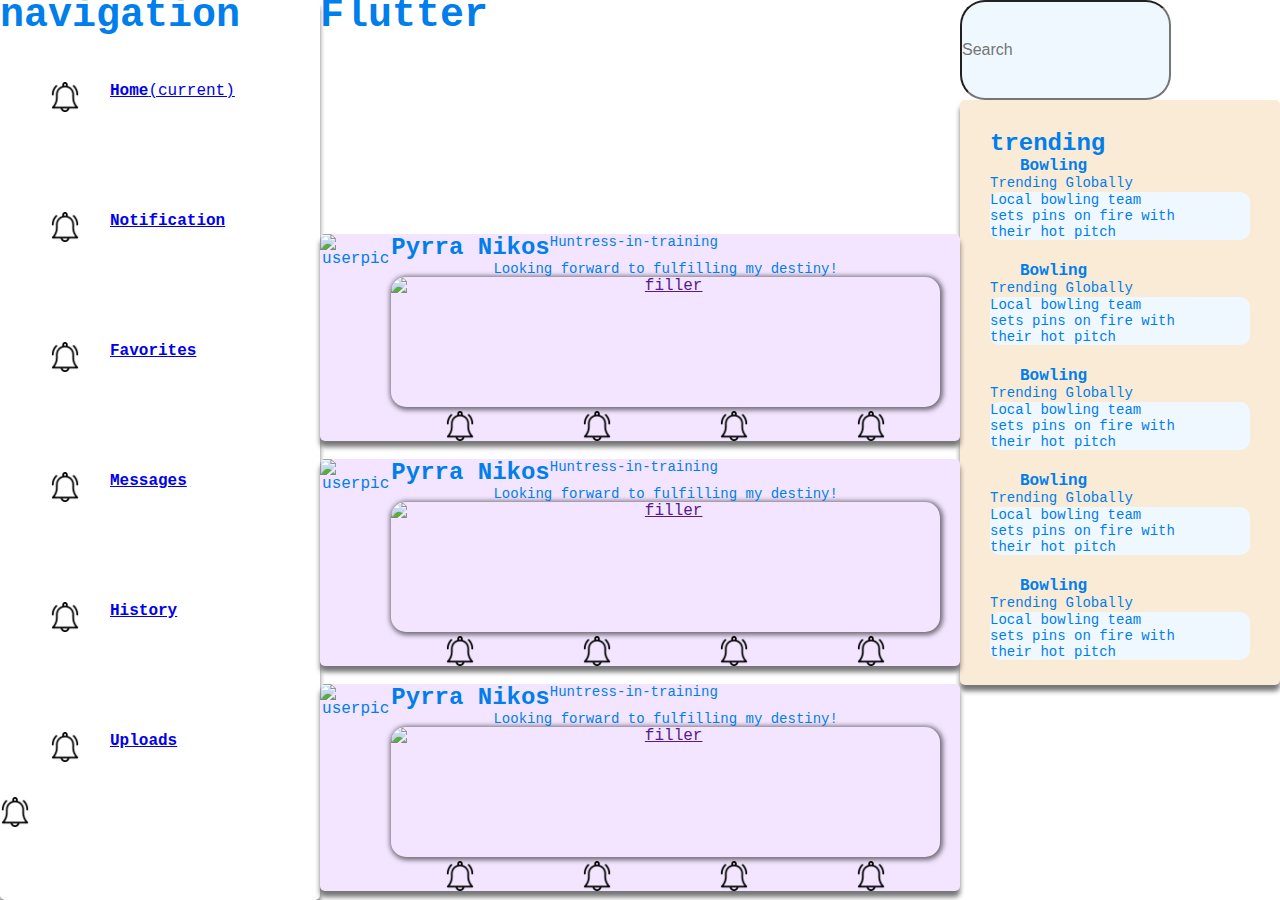
==== index.html @ 40a8b295 "base" ====
<!DOCTYPE html>
<html lang="en">
  <head>
    <meta charset="UTF-8" />
    <meta http-equiv="X-UA-Compatible" content="IE=edge" />
    <meta name="viewport" content="width=device-width, initial-scale=1.0" />
    <link rel="stylesheet" href="styles.css" />
    <title>Document</title>
  </head>
  <body>
    <header>
      <h1>Flutter</h1>
    </header>
    <nav id="left_box">
      <h1>navigation</h1>
      <nav class="navbar navbar-expand navbar-light bg-light">
        <ul class="nav navbar-nav">
          <li class="nav-item active">
            <a class="btn nav-link" href="#"
              ><img src="bell.png" alt="" /><span class="sr-only"><h3>Home</h3></span>
              (current)</span></a
            >
          </li>
          <li class="nav-item">
            <a class="btn nav-link" href="#"
              ><img src="bell.png" alt="" /><h3>Notification</h3></a
            >
          </li>
          <li class="nav-item">
            <a class="btn nav-link" href="#"
              ><img src="bell.png" alt="" /><h3>Favorites</h3></a
            >
          </li>
          <li class="nav-item">
            <a class="btn nav-link" href="#"
              ><img src="bell.png" alt="" /><h3>Messages</h3></a
            >
          </li>
          <li class="nav-item">
            <a class="btn nav-link" href="#"
              ><img src="bell.png" alt="" /><h3>History</h3></a
            >
          </li>
          <li class="nav-item">
            <a class="btn nav-link" href="#"
              ><img src="bell.png" alt="" /><h3>Uploads</h3></a
            >
          </li>
        </ul>
      </nav>
      <a name="" id="" class="btn btn-primary" href="#" role="button"
        ><img src="bell.png" alt=""
      /></a>
    </nav>
    <main>
      <article class="card">
        <section class="profile_pic">
          <picture><img src="" alt="userpic" /></picture>
        </section>
        <section class="ss">
          <section class="user_info">
            <span><h2>Pyrra Nikos</h2></span>
            <span><p>Huntress-in-training</p> </span>
          </section>
          <section class="content">
            <p>Looking forward to fulfilling my destiny!</p>
            <section>
              <a href="" class="ctn"><img src="holder.png" alt="filler" /></a>
            </section>
          </section>
          <section class="reactions">
            <ul>
              <li>
                <a name="" id="" class="btn btn-primary" href="#" role="button"
                  ><img src="bell.png" alt=""
                /></a>
              </li>
              <li>
                <a name="" id="" class="btn btn-primary" href="#" role="button"
                  ><img src="bell.png" alt=""
                /></a>
              </li>
              <li>
                <a name="" id="" class="btn btn-primary" href="#" role="button"
                  ><img src="bell.png" alt=""
                /></a>
              </li>
              <li>
                <a name="" id="" class="btn btn-primary" href="#" role="button"
                  ><img src="bell.png" alt=""
                /></a>
              </li>
            </ul>
          </section>
        </section>
      </article>
      <article class="card">
        <section class="profile_pic">
          <picture><img src="" alt="userpic" /></picture>
        </section>
        <section class="ss">
          <section class="user_info">
            <span><h2>Pyrra Nikos</h2></span>
            <span><p>Huntress-in-training</p> </span>
          </section>
          <section class="content">
            <p>Looking forward to fulfilling my destiny!</p>
            <section>
              <a href="" class="ctn"><img src="holder.png" alt="filler" /></a>
            </section>
          </section>
          <section class="reactions">
            <ul>
              <li>
                <a name="" id="" class="btn btn-primary" href="#" role="button"
                  ><img src="bell.png" alt=""
                /></a>
              </li>
              <li>
                <a name="" id="" class="btn btn-primary" href="#" role="button"
                  ><img src="bell.png" alt=""
                /></a>
              </li>
              <li>
                <a name="" id="" class="btn btn-primary" href="#" role="button"
                  ><img src="bell.png" alt=""
                /></a>
              </li>
              <li>
                <a name="" id="" class="btn btn-primary" href="#" role="button"
                  ><img src="bell.png" alt=""
                /></a>
              </li>
            </ul>
          </section>
        </section>
      </article>
      <article class="card">
        <section class="profile_pic">
          <picture><img src="" alt="userpic" /></picture>
        </section>
        <section class="ss">
          <section class="user_info">
            <span><h2>Pyrra Nikos</h2></span>
            <span><p>Huntress-in-training</p> </span>
          </section>
          <section class="content">
            <p>Looking forward to fulfilling my destiny!</p>
            <section>
              <a href="" class="ctn"><img src="holder.png" alt="filler" /></a>
            </section>
          </section>
          <section class="reactions">
            <ul>
              <li>
                <a name="" id="" class="btn btn-primary" href="#" role="button"
                  ><img src="bell.png" alt=""
                /></a>
              </li>
              <li>
                <a name="" id="" class="btn btn-primary" href="#" role="button"
                  ><img src="bell.png" alt=""
                /></a>
              </li>
              <li>
                <a name="" id="" class="btn btn-primary" href="#" role="button"
                  ><img src="bell.png" alt=""
                /></a>
              </li>
              <li>
                <a name="" id="" class="btn btn-primary" href="#" role="button"
                  ><img src="bell.png" alt=""
                /></a>
              </li>
            </ul>
          </section>
        </section>
      </article>
    </main>
    <aside>
      <section>
        <div>
            <input type="text" placeholder="Search" class="fa fa-search" aria-hidden="true"></input></div>
      </section>
      <section class="trendContent">
        <h2>trending</h2>
        <ul>
            <li>
                <h3>Bowling</h3>
                <p class="trendtext">Trending Globally</p>
                <section class="capsule">
                    <p class="caption">Local bowling team sets pins on fire with their hot pitch</p>
                    <img src="holder.png" alt="">
                </section>
            </li>
            <li>
                <h3>Bowling</h3>
                <p class="trendtext">Trending Globally</p>
                <section class="capsule">
                    <p class="caption">Local bowling team sets pins on fire with their hot pitch</p>
                    <img src="holder.png" alt="">
                </section>
            </li>
            <li>
                <h3>Bowling</h3>
                <p class="trendtext">Trending Globally</p>
                <section class="capsule">
                    <p class="caption">Local bowling team sets pins on fire with their hot pitch</p>
                    <img src="holder.png" alt="">
                </section>
            </li>
            <li>
                <h3>Bowling</h3>
                <p class="trendtext">Trending Globally</p>
                <section class="capsule">
                    <p class="caption">Local bowling team sets pins on fire with their hot pitch</p>
                    <img src="holder.png" alt="">
                </section>
            </li>
            <li>
                <h3>Bowling</h3>
                <p class="trendtext">Trending Globally</p>
                <section class="capsule">
                    <p class="caption">Local bowling team sets pins on fire with their hot pitch</p>
                    <img src="holder.png" alt="">
                </section>
            </li>
        </ul>
      </section>
    </aside>
  </body>
</html>
---- styles.css ----
:root {
}
* {margin: 0px;padding: 0px;box-sizing: border-box;}
body {display: grid;
    grid-template-columns: 25% 50% 25%;
    grid-template-rows: 1fr 2fr 1fr;
    height: 100vh;
    width: 100vw;
    background-color: white;
    font-family: 'Courier New', Courier, monospace;
    color: rgb(0, 126, 236);
    font-weight: 100;
    font-size: 100%;}
header{
position: relative;
}
nav {
grid-area: 1/1/span 3/2;
/* display: flex; */
flex-flow: column nowrap;  
/* justify-content: space-around; */
height: 85%;
}
#left_box {
    
    box-shadow:  0px 6px 5px #0000008a;
    border-radius: 5px;
    height: 100vh;
}
nav>ul  {
display: flex;
flex-flow: column nowrap;  
height: 100%;
/* justify-content: space-around; */
}
a.nav-link {
    display: inline-flex;
    justify-content: flex-start;
    width: 100%;
    padding: 50px;
}
input.fa {
    height: 100px;
    background-color: aliceblue;
    border-radius: 25px;
    font: 1em sans-serif;
}
header {
grid-column: 2/3;
grid-row: 1/2;
}
main {
    grid-area: 2/2/span 2/3;
display: flex;
flex-direction: row;
flex-wrap: wrap;
text-align: center;
justify-content: center;
align-items: center;
width: 100%;
}
article {
    contain: content;
    display: flex;
    /* flex: auto;
    align-items: stretch;
    justify-content: stretch;
    margin: auto;
    padding: auto; */
    height: auto;
    width: 100%;
    background-color: rgb(243, 229, 255);
    flex-direction: row;
    /* text-align: center; */
    justify-content: stretch;
    /* align-items: center; */
    box-shadow:  0px 6px 5px #0000008a;
    border-radius: 5px;
    position: relative;
    }
aside {
    grid-area: 1/3/span 3/4;
    flex-flow: column nowrap; 
}
section.trendContent {
    background-color: antiquewhite;
    box-shadow:  0px 6px 5px #0000008a;
    border-radius: 5px;
    height: 65vh;
    padding: 30px;
}
section.trendContent>ul {
    display: flex;
    flex-flow: row wrap;
    justify-content: space-evenly;
    height: 100%;
}
section.capsule {
    border-radius: 10px;
    background-color: aliceblue;
    display: inline-flex; 
}
section.capsule>img {
    max-width: 73px;
}
section {flex-direction: row;/* position: relative; */}
.overlay {
mix-blend-mode: overlay;
height: auto;
}
.card {
}
.card_text {
    padding: 10px;
    display: flex;
    flex-direction: row;
    align-items: center;
    justify-content: space-between;
}
.profile_pic {
    height: 100%;
}
.ss {
    display: flex;
    flex-flow: row wrap;
    height: 100%;
    width: 100%;
    margin-right: 20px;
}
.user_info {
display: inline-flex;
}
.content {
    height: 150px;
    width: 100%;
}
.reactions {
width: 100%;
justify-content: space-between;
}
picture {
    padding: 0%;
position: relative;
max-width: auto;
max-height: 100%;
}
ul {
list-style-type: none;
display: flex;
justify-content: space-around;
}
li {

}
p {
font-size: 0.875em;
}
h1 {
font-weight: 700;
font-size: 2.5em;
line-height: 2rem;
vertical-align: center;
}
h2 {
font-size: 1.5em;
}
h3 {
font-size: 1em;
padding-left: 30px; 
}
section>img {
    max-width: 10em;
}
a.btn>img {
    object-fit: scale-down;
    height: 30px;
    max-width: 30px;
}
a.ctn {
    max-height: 60px;
    overflow-block: auto;
}
a.ctn>img {
    height: 130px;
    object-fit: cover;
    object-position: 25% 55%;
    border-radius: 15px;
    box-shadow:  1px 1px 5px 2px #0000008a;
}
img {
    display: block;
    width: 100%;
    height: auto;
}
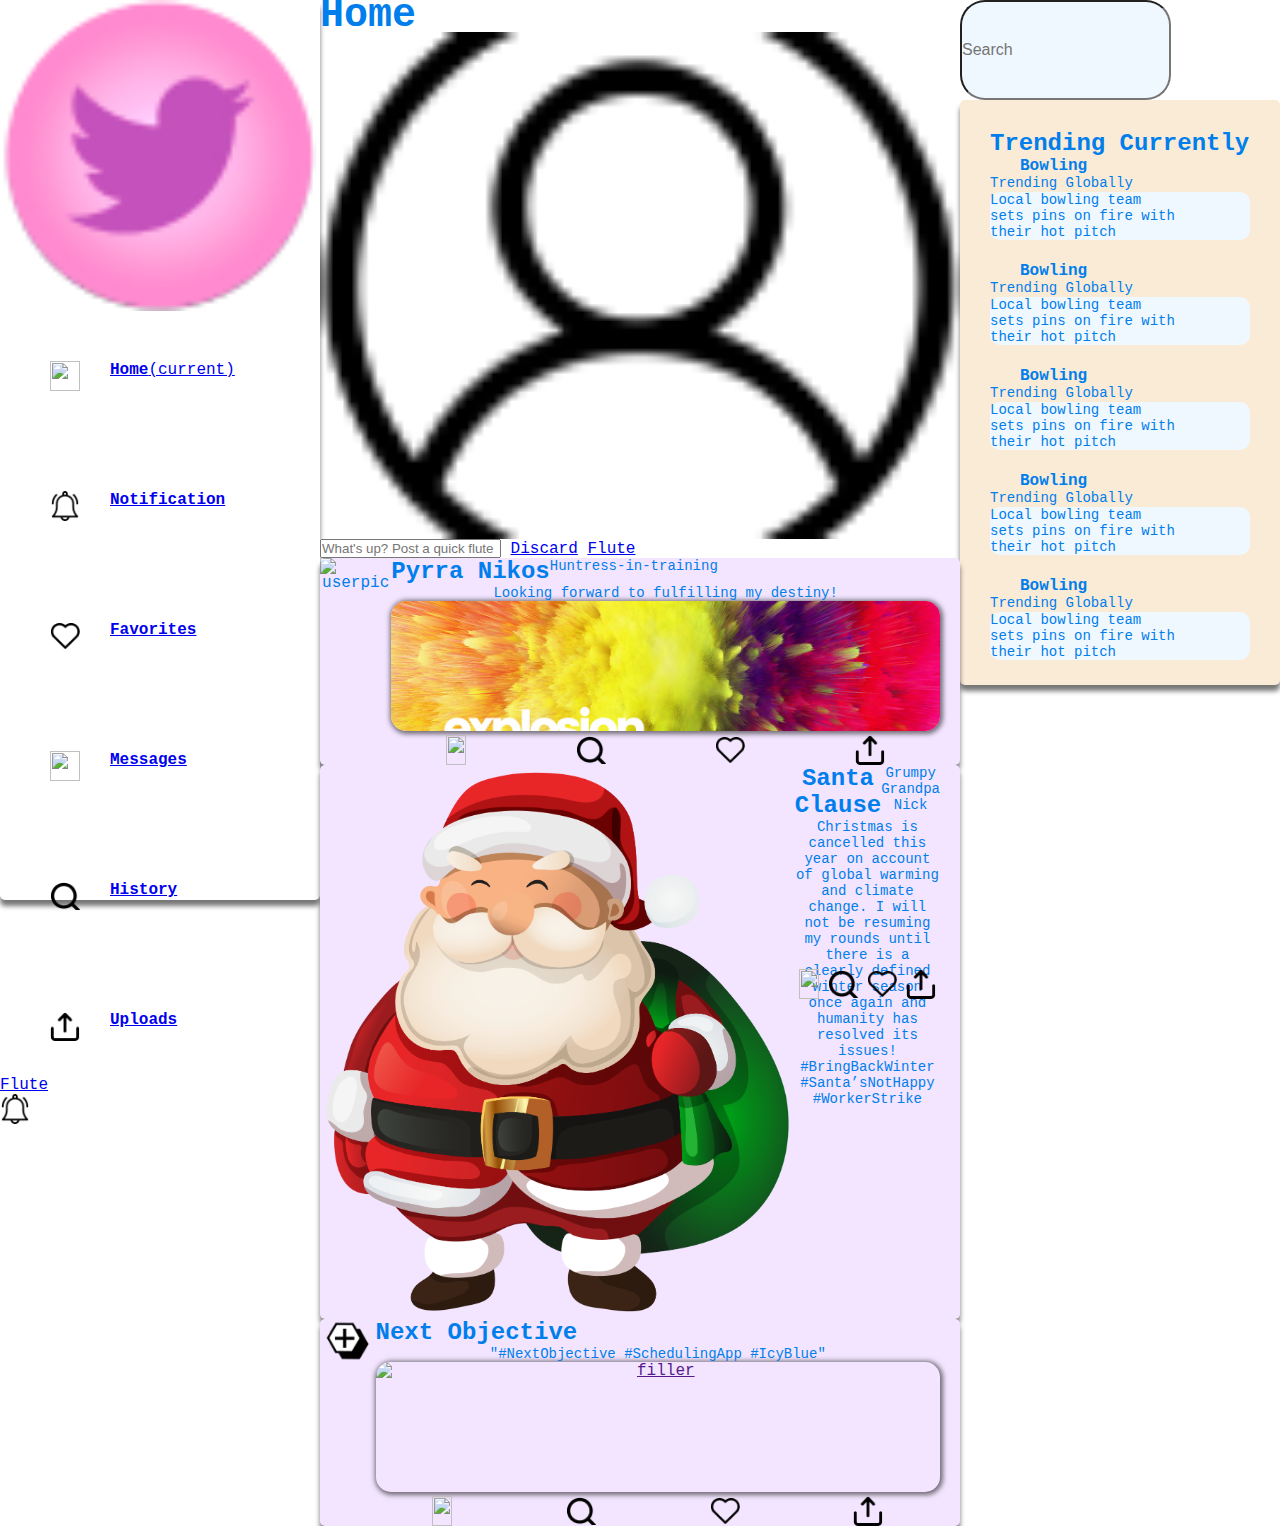
==== commit 7754db7b: "notifications page" ====
--- a/index.html
+++ b/index.html
@@ -9,17 +9,21 @@
   </head>
   <body>
     <header>
-      <h1>Flutter</h1>
+      <h1>Home</h1>
+      <section>
+        <span class="lines"><img src="account-icon.png" alt="act-img"><input type="text" class="flute" placeholder="What's up? Post a quick flute"></span>
+        <span class="bbts"><a href="#" class="btn btn-primary active" role="button">Discard</a>
+                            <a href="#" class="btn btn-primary active" role="button">Flute</a></span>
+      </section>
     </header>
     <nav id="left_box">
-      <h1>navigation</h1>
+      <img src="Flutter-logo.png" class="img-fluid ${3|rounded-top,rounded-right,rounded-bottom,rounded-left,rounded-circle,|}" alt="">
       <nav class="navbar navbar-expand navbar-light bg-light">
         <ul class="nav navbar-nav">
           <li class="nav-item active">
             <a class="btn nav-link" href="#"
-              ><img src="bell.png" alt="" /><span class="sr-only"><h3>Home</h3></span>
-              (current)</span></a
-            >
+              ><img src="home.png" alt="" /><span class="sr-only"><h3>Home</h3></span>
+              (current)</span></a>
           </li>
           <li class="nav-item">
             <a class="btn nav-link" href="#"
@@ -28,26 +32,27 @@
           </li>
           <li class="nav-item">
             <a class="btn nav-link" href="#"
-              ><img src="bell.png" alt="" /><h3>Favorites</h3></a
-            >
-          </li>
-          <li class="nav-item">
-            <a class="btn nav-link" href="#"
-              ><img src="bell.png" alt="" /><h3>Messages</h3></a
-            >
-          </li>
-          <li class="nav-item">
-            <a class="btn nav-link" href="#"
-              ><img src="bell.png" alt="" /><h3>History</h3></a
-            >
-          </li>
-          <li class="nav-item">
-            <a class="btn nav-link" href="#"
-              ><img src="bell.png" alt="" /><h3>Uploads</h3></a
+              ><img src="Vector-like.png" alt="" /><h3>Favorites</h3></a
+            >
+          </li>
+          <li class="nav-item">
+            <a class="btn nav-link" href="#"
+              ><img src="chat.png" alt="" /><h3>Messages</h3></a
+            >
+          </li>
+          <li class="nav-item">
+            <a class="btn nav-link" href="#"
+              ><img src="glass.png" alt="" /><h3>History</h3></a
+            >
+          </li>
+          <li class="nav-item">
+            <a class="btn nav-link" href="#"
+              ><img src="Vector-upload.png" alt="" /><h3>Uploads</h3></a
             >
           </li>
         </ul>
       </nav>
+      <a href="#" class="btn btn-primary active" role="button">Flute</a>
       <a name="" id="" class="btn btn-primary" href="#" role="button"
         ><img src="bell.png" alt=""
       /></a>
@@ -55,7 +60,7 @@
     <main>
       <article class="card">
         <section class="profile_pic">
-          <picture><img src="" alt="userpic" /></picture>
+          <picture><img src="spear.png" alt="userpic" /></picture>
         </section>
         <section class="ss">
           <section class="user_info">
@@ -65,29 +70,29 @@
           <section class="content">
             <p>Looking forward to fulfilling my destiny!</p>
             <section>
-              <a href="" class="ctn"><img src="holder.png" alt="filler" /></a>
+              <a href="" class="ctn"><img src="cover(1).jpg" alt="filler" /></a>
             </section>
           </section>
           <section class="reactions">
             <ul>
               <li>
                 <a name="" id="" class="btn btn-primary" href="#" role="button"
-                  ><img src="bell.png" alt=""
-                /></a>
-              </li>
-              <li>
-                <a name="" id="" class="btn btn-primary" href="#" role="button"
-                  ><img src="bell.png" alt=""
-                /></a>
-              </li>
-              <li>
-                <a name="" id="" class="btn btn-primary" href="#" role="button"
-                  ><img src="bell.png" alt=""
-                /></a>
-              </li>
-              <li>
-                <a name="" id="" class="btn btn-primary" href="#" role="button"
-                  ><img src="bell.png" alt=""
+                  ><img src="chat.png" alt=""
+                /></a>
+              </li>
+              <li>
+                <a name="" id="" class="btn btn-primary" href="#" role="button"
+                  ><img src="glass.png" alt=""
+                /></a>
+              </li>
+              <li>
+                <a name="" id="" class="btn btn-primary" href="#" role="button"
+                  ><img src="Vector-like.png" alt=""
+                /></a>
+              </li>
+              <li>
+                <a name="" id="" class="btn btn-primary" href="#" role="button"
+                  ><img src="Vector-upload.png" alt=""
                 /></a>
               </li>
             </ul>
@@ -96,39 +101,38 @@
       </article>
       <article class="card">
         <section class="profile_pic">
-          <picture><img src="" alt="userpic" /></picture>
+          <picture><img src="R.png" alt="userpic" /></picture>
         </section>
         <section class="ss">
           <section class="user_info">
-            <span><h2>Pyrra Nikos</h2></span>
-            <span><p>Huntress-in-training</p> </span>
+            <span><h2>Santa Clause</h2></span>
+            <span><p>Grumpy Grandpa Nick</p> </span>
           </section>
           <section class="content">
-            <p>Looking forward to fulfilling my destiny!</p>
-            <section>
-              <a href="" class="ctn"><img src="holder.png" alt="filler" /></a>
-            </section>
+            <p>Christmas is cancelled this year on account of global warming and climate change. 
+                I will not be resuming my rounds until there is a clearly defined winter season once again and 
+                humanity has resolved its issues! <span class="hashes">  #BringBackWinter #Santa’sNotHappy #WorkerStrike</span></p>
           </section>
           <section class="reactions">
             <ul>
               <li>
                 <a name="" id="" class="btn btn-primary" href="#" role="button"
-                  ><img src="bell.png" alt=""
-                /></a>
-              </li>
-              <li>
-                <a name="" id="" class="btn btn-primary" href="#" role="button"
-                  ><img src="bell.png" alt=""
-                /></a>
-              </li>
-              <li>
-                <a name="" id="" class="btn btn-primary" href="#" role="button"
-                  ><img src="bell.png" alt=""
-                /></a>
-              </li>
-              <li>
-                <a name="" id="" class="btn btn-primary" href="#" role="button"
-                  ><img src="bell.png" alt=""
+                  ><img src="chat.png" alt=""
+                /></a>
+              </li>
+              <li>
+                <a name="" id="" class="btn btn-primary" href="#" role="button"
+                  ><img src="glass.png" alt=""
+                /></a>
+              </li>
+              <li>
+                <a name="" id="" class="btn btn-primary" href="#" role="button"
+                  ><img src="Vector-like.png" alt=""
+                /></a>
+              </li>
+              <li>
+                <a name="" id="" class="btn btn-primary" href="#" role="button"
+                  ><img src="Vector-upload.png" alt=""
                 /></a>
               </li>
             </ul>
@@ -137,39 +141,38 @@
       </article>
       <article class="card">
         <section class="profile_pic">
-          <picture><img src="" alt="userpic" /></picture>
+          <picture><img src="nxo.png" alt="userpic" /></picture>
         </section>
         <section class="ss">
           <section class="user_info">
-            <span><h2>Pyrra Nikos</h2></span>
-            <span><p>Huntress-in-training</p> </span>
+            <span><h2>Next Objective</h2></span>
           </section>
           <section class="content">
-            <p>Looking forward to fulfilling my destiny!</p>
+            <p class="hashes">"#NextObjective #SchedulingApp #IcyBlue"</p>
             <section>
-              <a href="" class="ctn"><img src="holder.png" alt="filler" /></a>
+              <a href="" class="ctn"><img src="display.png" alt="filler" /></a>
             </section>
           </section>
           <section class="reactions">
             <ul>
               <li>
                 <a name="" id="" class="btn btn-primary" href="#" role="button"
-                  ><img src="bell.png" alt=""
-                /></a>
-              </li>
-              <li>
-                <a name="" id="" class="btn btn-primary" href="#" role="button"
-                  ><img src="bell.png" alt=""
-                /></a>
-              </li>
-              <li>
-                <a name="" id="" class="btn btn-primary" href="#" role="button"
-                  ><img src="bell.png" alt=""
-                /></a>
-              </li>
-              <li>
-                <a name="" id="" class="btn btn-primary" href="#" role="button"
-                  ><img src="bell.png" alt=""
+                  ><img src="chat.png" alt=""
+                /></a>
+              </li>
+              <li>
+                <a name="" id="" class="btn btn-primary" href="#" role="button"
+                  ><img src="glass.png" alt=""
+                /></a>
+              </li>
+              <li>
+                <a name="" id="" class="btn btn-primary" href="#" role="button"
+                  ><img src="Vector-like.png" alt=""
+                /></a>
+              </li>
+              <li>
+                <a name="" id="" class="btn btn-primary" href="#" role="button"
+                  ><img src="Vector-upload.png" alt=""
                 /></a>
               </li>
             </ul>
@@ -183,7 +186,7 @@
             <input type="text" placeholder="Search" class="fa fa-search" aria-hidden="true"></input></div>
       </section>
       <section class="trendContent">
-        <h2>trending</h2>
+        <h2>Trending Currently</h2>
         <ul>
             <li>
                 <h3>Bowling</h3>
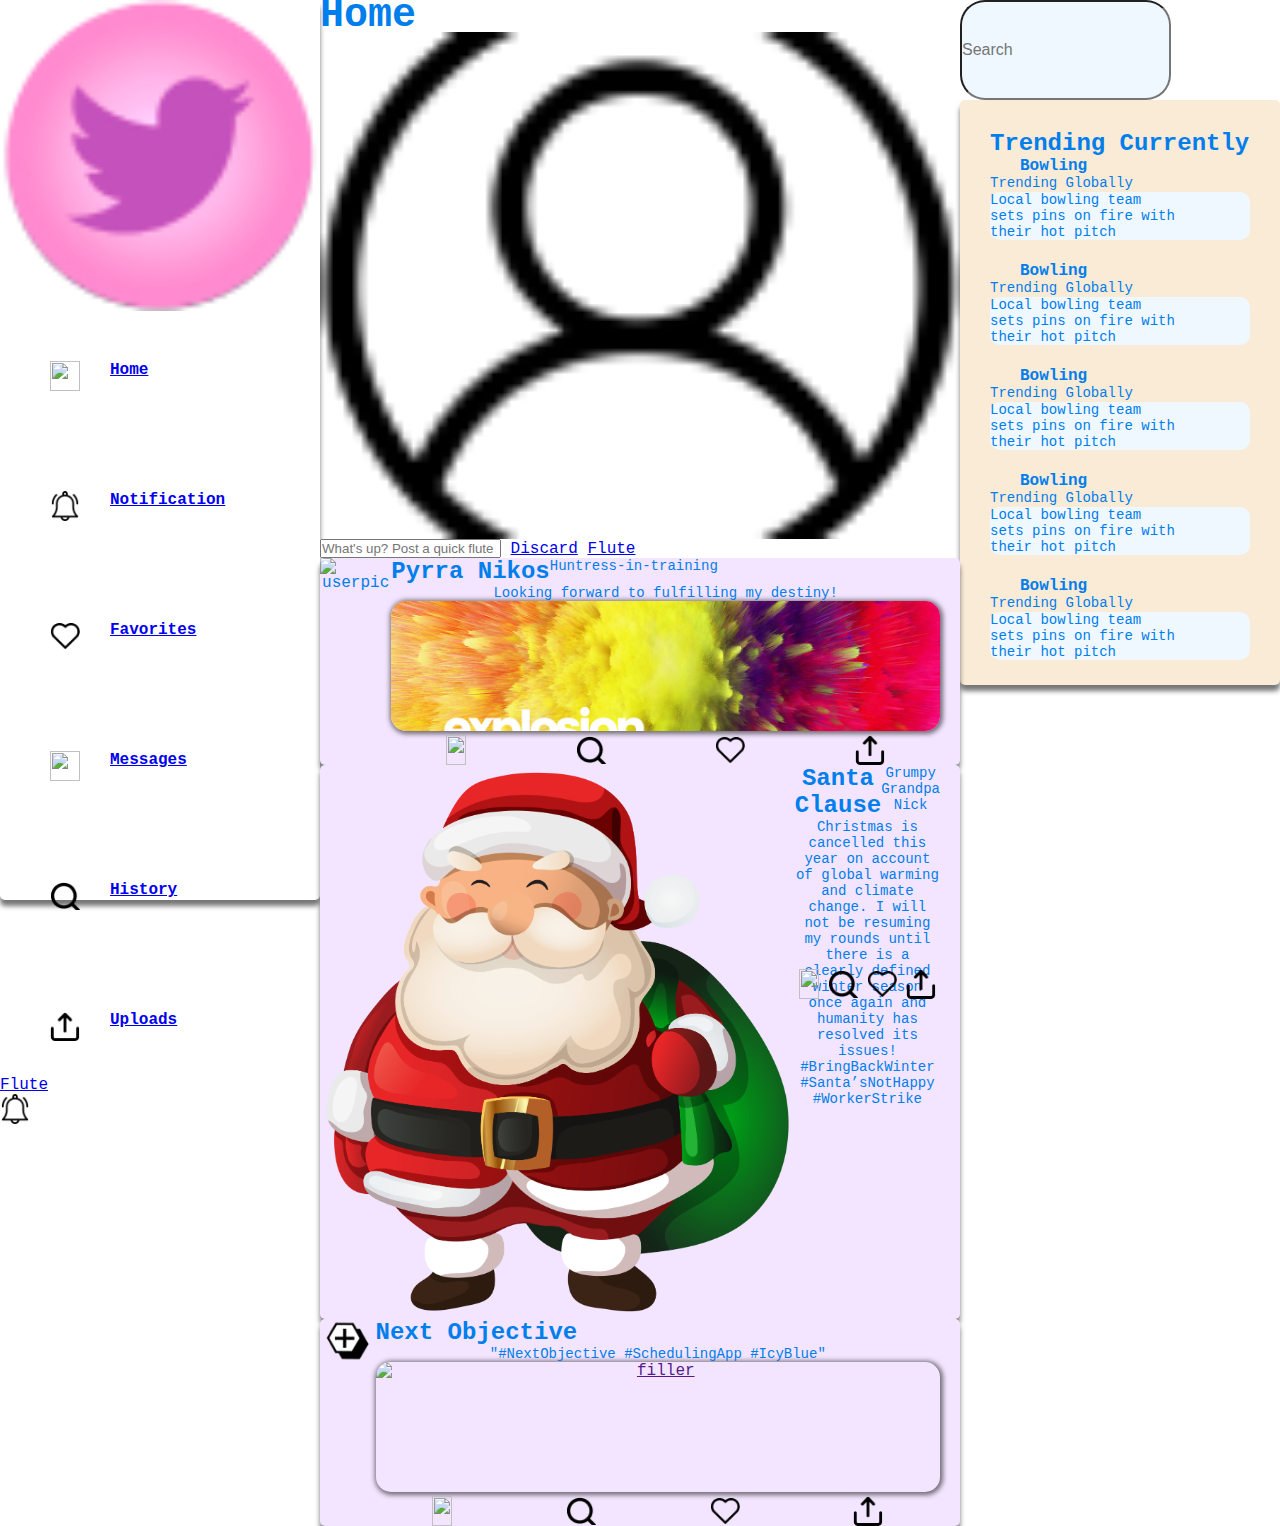
==== commit 4277f02f: "nots base" ====
--- a/index.html
+++ b/index.html
@@ -22,11 +22,10 @@
         <ul class="nav navbar-nav">
           <li class="nav-item active">
             <a class="btn nav-link" href="#"
-              ><img src="home.png" alt="" /><span class="sr-only"><h3>Home</h3></span>
-              (current)</span></a>
-          </li>
-          <li class="nav-item">
-            <a class="btn nav-link" href="#"
+              ><img src="home.png" alt="" /><span class="sr-only Active"><h3>Home</h3></span></a>
+          </li>
+          <li class="nav-item">
+            <a class="btn nav-link" href="notifications.html"
               ><img src="bell.png" alt="" /><h3>Notification</h3></a
             >
           </li>
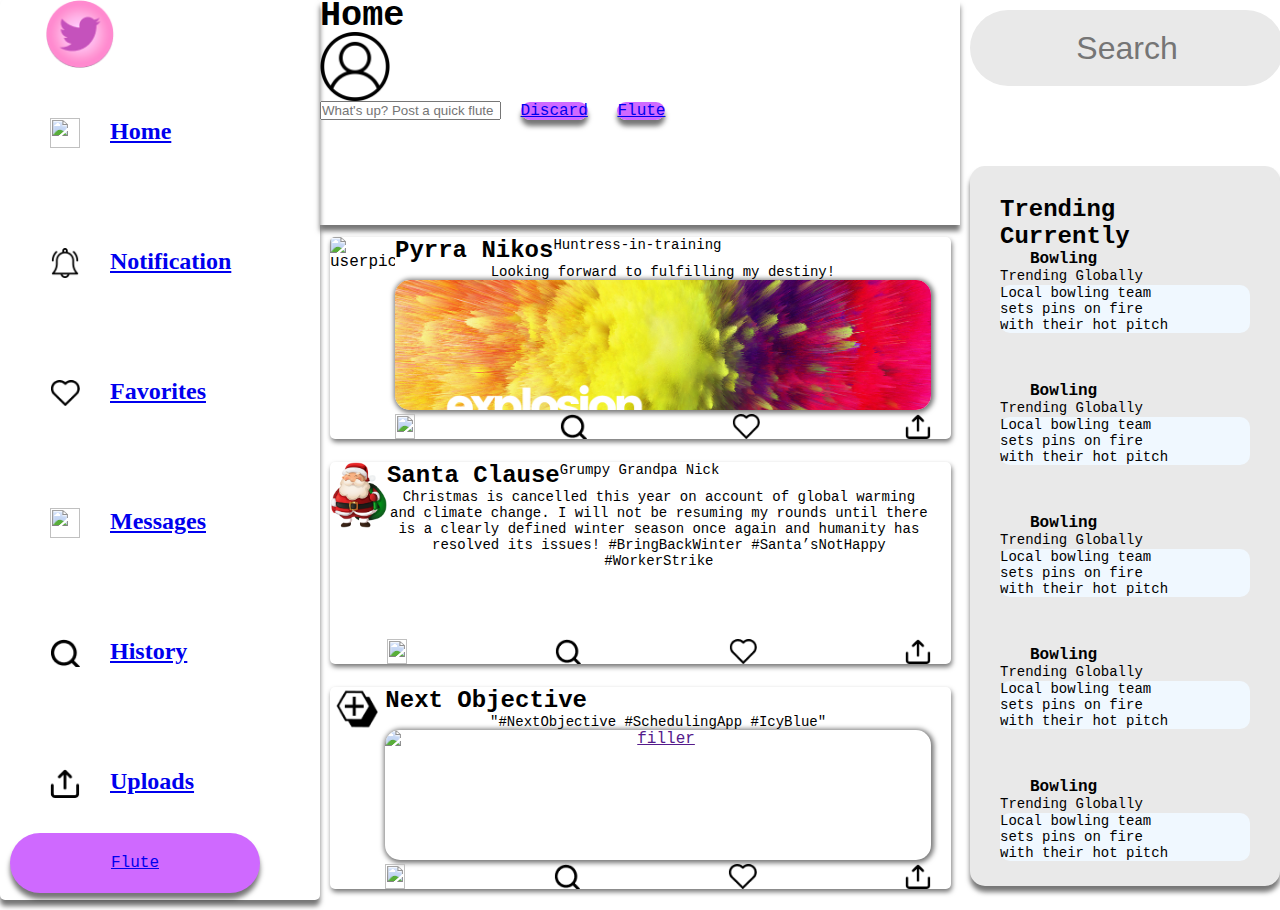
==== commit c1613d37: "finished main" ====
--- a/index.html
+++ b/index.html
@@ -10,13 +10,13 @@
   <body>
     <header>
       <h1>Home</h1>
-      <section>
+      <section class="card">
         <span class="lines"><img src="account-icon.png" alt="act-img"><input type="text" class="flute" placeholder="What's up? Post a quick flute"></span>
         <span class="bbts"><a href="#" class="btn btn-primary active" role="button">Discard</a>
                             <a href="#" class="btn btn-primary active" role="button">Flute</a></span>
       </section>
     </header>
-    <nav id="left_box">
+    <nav class="left_box">
       <img src="Flutter-logo.png" class="img-fluid ${3|rounded-top,rounded-right,rounded-bottom,rounded-left,rounded-circle,|}" alt="">
       <nav class="navbar navbar-expand navbar-light bg-light">
         <ul class="nav navbar-nav">
@@ -51,10 +51,7 @@
           </li>
         </ul>
       </nav>
-      <a href="#" class="btn btn-primary active" role="button">Flute</a>
-      <a name="" id="" class="btn btn-primary" href="#" role="button"
-        ><img src="bell.png" alt=""
-      /></a>
+      <a href="#" class="btn btn-primary active" role="button" style="display: flex; width: 250px; height: 60px;">Flute</a>
     </nav>
     <main>
       <article class="card">
@@ -75,22 +72,22 @@
           <section class="reactions">
             <ul>
               <li>
-                <a name="" id="" class="btn btn-primary" href="#" role="button"
+                <a name="" id="" class="btn btn-icon" href="#" role="button"
                   ><img src="chat.png" alt=""
                 /></a>
               </li>
               <li>
-                <a name="" id="" class="btn btn-primary" href="#" role="button"
+                <a name="" id="" class="btn btn-icon" href="#" role="button"
                   ><img src="glass.png" alt=""
                 /></a>
               </li>
               <li>
-                <a name="" id="" class="btn btn-primary" href="#" role="button"
+                <a name="" id="" class="btn btn-icon" href="#" role="button"
                   ><img src="Vector-like.png" alt=""
                 /></a>
               </li>
               <li>
-                <a name="" id="" class="btn btn-primary" href="#" role="button"
+                <a name="" id="" class="btn btn-icon" href="#" role="button"
                   ><img src="Vector-upload.png" alt=""
                 /></a>
               </li>
@@ -115,22 +112,22 @@
           <section class="reactions">
             <ul>
               <li>
-                <a name="" id="" class="btn btn-primary" href="#" role="button"
+                <a name="" id="" class="btn btn-icon" href="#" role="button"
                   ><img src="chat.png" alt=""
                 /></a>
               </li>
               <li>
-                <a name="" id="" class="btn btn-primary" href="#" role="button"
+                <a name="" id="" class="btn btn-icon" href="#" role="button"
                   ><img src="glass.png" alt=""
                 /></a>
               </li>
               <li>
-                <a name="" id="" class="btn btn-primary" href="#" role="button"
+                <a name="" id="" class="btn btn-icon" href="#" role="button"
                   ><img src="Vector-like.png" alt=""
                 /></a>
               </li>
               <li>
-                <a name="" id="" class="btn btn-primary" href="#" role="button"
+                <a name="" id="" class="btn btn-icon" href="#" role="button"
                   ><img src="Vector-upload.png" alt=""
                 /></a>
               </li>
@@ -155,22 +152,22 @@
           <section class="reactions">
             <ul>
               <li>
-                <a name="" id="" class="btn btn-primary" href="#" role="button"
+                <a name="" id="" class="btn btn-icon" href="#" role="button"
                   ><img src="chat.png" alt=""
                 /></a>
               </li>
               <li>
-                <a name="" id="" class="btn btn-primary" href="#" role="button"
+                <a name="" id="" class="btn btn-icon" href="#" role="button"
                   ><img src="glass.png" alt=""
                 /></a>
               </li>
               <li>
-                <a name="" id="" class="btn btn-primary" href="#" role="button"
+                <a name="" id="" class="btn btn-icon" href="#" role="button"
                   ><img src="Vector-like.png" alt=""
                 /></a>
               </li>
               <li>
-                <a name="" id="" class="btn btn-primary" href="#" role="button"
+                <a name="" id="" class="btn btn-icon" href="#" role="button"
                   ><img src="Vector-upload.png" alt=""
                 /></a>
               </li>
--- a/styles.css
+++ b/styles.css
@@ -7,12 +7,15 @@
     height: 100vh;
     width: 100vw;
     background-color: white;
-    font-family: 'Courier New', Courier, monospace;
-    color: rgb(0, 126, 236);
+    font-family: 'Roboto', Courier, monospace;
+    color: rgb(0, 0, 0);
     font-weight: 100;
     font-size: 100%;}
 header{
 position: relative;
+}
+span.lines>img {
+    max-width: 70px;
 }
 nav {
 grid-area: 1/1/span 3/2;
@@ -20,9 +23,9 @@
 flex-flow: column nowrap;  
 /* justify-content: space-around; */
 height: 85%;
-}
-#left_box {
-    
+
+}
+.left_box {
     box-shadow:  0px 6px 5px #0000008a;
     border-radius: 5px;
     height: 100vh;
@@ -31,7 +34,12 @@
 display: flex;
 flex-flow: column nowrap;  
 height: 100%;
+font: 1.5em 'roboto';
 /* justify-content: space-around; */
+}
+nav.left_box>img {
+max-width: 70px;
+margin-left: 45px;
 }
 a.nav-link {
     display: inline-flex;
@@ -40,13 +48,10 @@
     padding: 50px;
 }
 input.fa {
-    height: 100px;
-    background-color: aliceblue;
-    border-radius: 25px;
-    font: 1em sans-serif;
 }
 header {
 grid-column: 2/3;
+box-shadow:  0px 6px 5px #0000008a;
 grid-row: 1/2;
 }
 main {
@@ -59,22 +64,28 @@
 align-items: center;
 width: 100%;
 }
+a.btn-primary {
+    background-color: #CF69FF;
+    border-radius: 82px;
+    box-shadow:  0px 6px 5px #0000008a;
+    max-width: 250px;
+    max-height: 60px;
+    align-content: center;
+    flex-wrap: wrap;
+    justify-content: center;
+    margin: 0px 10px;
+}
 article {
     contain: content;
     display: flex;
-    /* flex: auto;
-    align-items: stretch;
-    justify-content: stretch;
-    margin: auto;
-    padding: auto; */
     height: auto;
-    width: 100%;
-    background-color: rgb(243, 229, 255);
+    width: 97%;
+    background-color: rgb(255 255 255);
     flex-direction: row;
     /* text-align: center; */
     justify-content: stretch;
     /* align-items: center; */
-    box-shadow:  0px 6px 5px #0000008a;
+    box-shadow: 1px 3px 5px #0000008a;
     border-radius: 5px;
     position: relative;
     }
@@ -82,12 +93,25 @@
     grid-area: 1/3/span 3/4;
     flex-flow: column nowrap; 
 }
-section.trendContent {
-    background-color: antiquewhite;
-    box-shadow:  0px 6px 5px #0000008a;
-    border-radius: 5px;
-    height: 65vh;
+div>input {
+    height: 76px;
+    max-width: 314px;
+    border-radius: 64px;
+    font-size: 2em;
+    background-color: #E9E9E9;
+    border: none;
+    margin: 10px;
+    text-align: center;
+}
+section.trendContent { 
+      background-color: #E9E9E9;
+    box-shadow: 0px 6px 5px #0000008a;
+    border-radius: 15px;
+    height: 80vh;
     padding: 30px;
+    margin-top: 22%;
+    max-width: 321px;
+    margin-left: 10px;
 }
 section.trendContent>ul {
     display: flex;
@@ -108,8 +132,6 @@
 mix-blend-mode: overlay;
 height: auto;
 }
-.card {
-}
 .card_text {
     padding: 10px;
     display: flex;
@@ -135,7 +157,7 @@
     width: 100%;
 }
 .reactions {
-width: 100%;
+width: 750%;
 justify-content: space-between;
 }
 picture {
@@ -144,11 +166,18 @@
 max-width: auto;
 max-height: 100%;
 }
+picture>img {
+max-width: 65px;
+}
 ul {
 list-style-type: none;
 display: flex;
 justify-content: space-around;
 }
+section.reactions>ul {
+    max-height: 25px;
+    justify-content: space-between;
+}
 li {
 
 }
@@ -157,7 +186,7 @@
 }
 h1 {
 font-weight: 700;
-font-size: 2.5em;
+font-size: 2.2em;
 line-height: 2rem;
 vertical-align: center;
 }
@@ -174,6 +203,11 @@
 a.btn>img {
     object-fit: scale-down;
     height: 30px;
+    max-width: 30px;
+}
+a.btn-icon>img {
+    object-fit: scale-down;
+    height: 25px;
     max-width: 30px;
 }
 a.ctn {
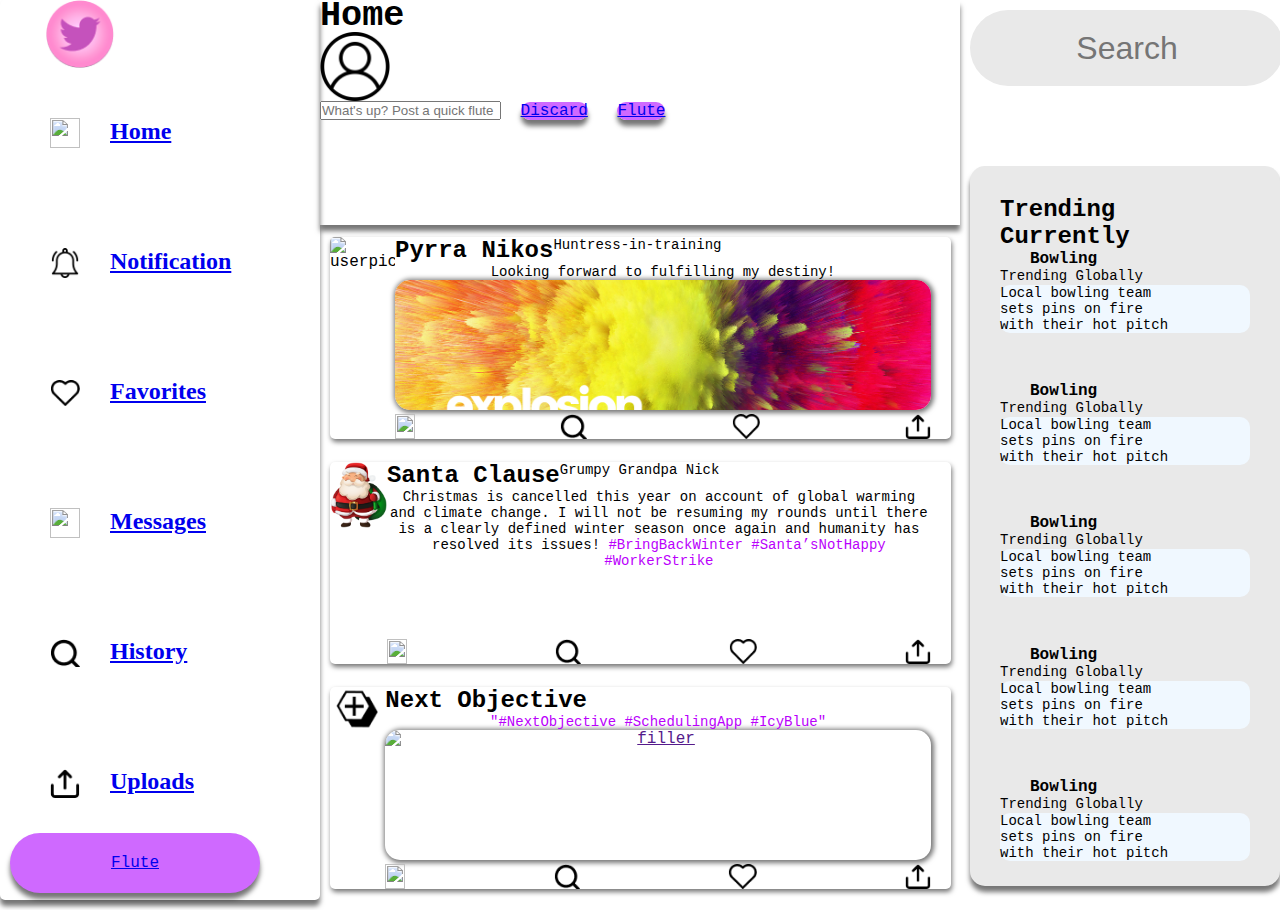
==== commit 9c5669db: "notifications done" ====
--- a/index.html
+++ b/index.html
@@ -144,7 +144,7 @@
             <span><h2>Next Objective</h2></span>
           </section>
           <section class="content">
-            <p class="hashes">"#NextObjective #SchedulingApp #IcyBlue"</p>
+            <p class="hashes"><span class="hashes"> "#NextObjective #SchedulingApp #IcyBlue"</span></p>
             <section>
               <a href="" class="ctn"><img src="display.png" alt="filler" /></a>
             </section>
--- a/styles.css
+++ b/styles.css
@@ -89,6 +89,9 @@
     border-radius: 5px;
     position: relative;
     }
+    span.hashes {
+        color: #BA00FC;
+    }
 aside {
     grid-area: 1/3/span 3/4;
     flex-flow: column nowrap; 
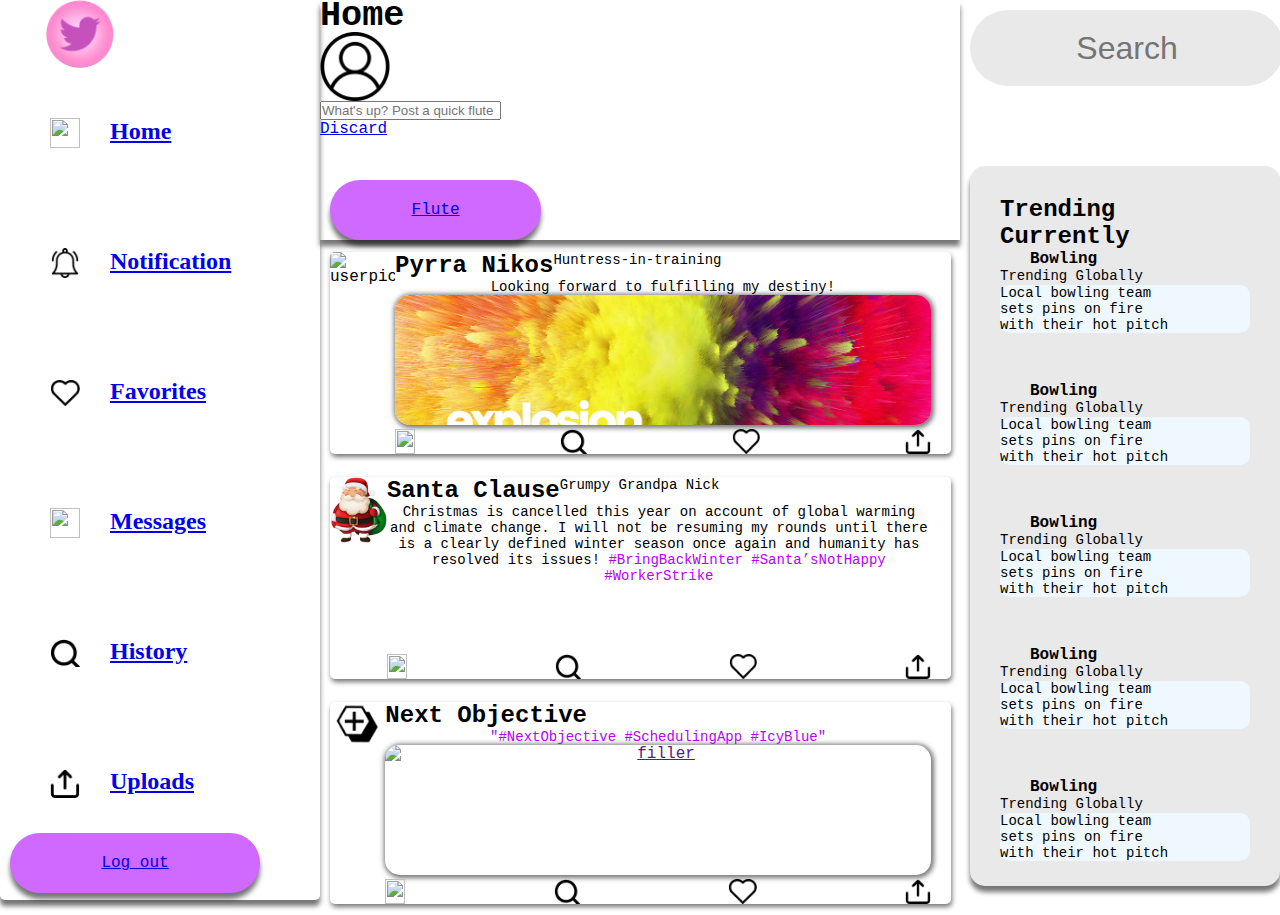
==== commit 0452b22f: "i messed something up" ====
--- a/index.html
+++ b/index.html
@@ -4,7 +4,7 @@
     <meta charset="UTF-8" />
     <meta http-equiv="X-UA-Compatible" content="IE=edge" />
     <meta name="viewport" content="width=device-width, initial-scale=1.0" />
-    <link rel="stylesheet" href="styles.css" />
+    <link rel="stylesheet" href="style.css" />
     <title>Document</title>
   </head>
   <body>
@@ -12,8 +12,8 @@
       <h1>Home</h1>
       <section class="card">
         <span class="lines"><img src="account-icon.png" alt="act-img"><input type="text" class="flute" placeholder="What's up? Post a quick flute"></span>
-        <span class="bbts"><a href="#" class="btn btn-primary active" role="button">Discard</a>
-                            <a href="#" class="btn btn-primary active" role="button">Flute</a></span>
+        <span class="bbts"><a href="#" class="btn btn-secondary active" role="button" style="display: flex; width: 33%;; height: 60px;">Discard</a>
+                            <a href="#" class="btn btn-primary active" role="button" style="display: flex; width: 33%;; height: 60px;">Flute</a></span>
       </section>
     </header>
     <nav class="left_box">
@@ -51,7 +51,7 @@
           </li>
         </ul>
       </nav>
-      <a href="#" class="btn btn-primary active" role="button" style="display: flex; width: 250px; height: 60px;">Flute</a>
+      <a href="signin.html" class="btn btn-primary active" role="button" style="display: flex; width: 250px; height: 60px;">Log out</a>
     </nav>
     <main>
       <article class="card">
--- a/style.css
+++ b/style.css
@@ -0,0 +1,231 @@
+:root {
+}
+* {margin: 0px;padding: 0px;box-sizing: border-box;}
+body {display: grid;
+    grid-template-columns: 25% 50% 25%;
+    grid-template-rows: 1fr 2fr 1fr;
+    height: 100vh;
+    width: 100vw;
+    background-color: white;
+    font-family: 'Roboto', Courier, monospace;
+    color: rgb(0, 0, 0);
+    font-weight: 100;
+    font-size: 100%;}
+header{
+position: relative;
+}
+span.lines>img {
+    max-width: 70px;
+}
+nav {
+grid-area: 1/1/span 3/2;
+/* display: flex; */
+flex-flow: column nowrap;  
+/* justify-content: space-around; */
+height: 85%;
+
+}
+.left_box {
+    box-shadow:  0px 6px 5px #0000008a;
+    border-radius: 5px;
+    height: 100vh;
+}
+nav>ul  {
+display: flex;
+flex-flow: column nowrap;  
+height: 100%;
+font: 1.5em 'roboto';
+/* justify-content: space-around; */
+}
+nav.left_box>img {
+max-width: 70px;
+margin-left: 45px;
+}
+a.nav-link {
+    display: inline-flex;
+    justify-content: flex-start;
+    width: 100%;
+    padding: 50px;
+}
+input.fa {
+}
+header {
+grid-column: 2/3;
+box-shadow:  0px 6px 5px #0000008a;
+grid-row: 1/2;
+}
+main {
+    grid-area: 2/2/span 2/3;
+display: flex;
+flex-direction: row;
+flex-wrap: wrap;
+text-align: center;
+justify-content: center;
+align-items: center;
+width: 100%;
+}
+a.btn-primary {
+    background-color: #CF69FF;
+    border-radius: 82px;
+    box-shadow:  0px 6px 5px #0000008a;
+    max-width: 250px;
+    max-height: 60px;
+    align-content: center;
+    flex-wrap: wrap;
+    justify-content: center;
+    margin: 0px 10px;
+}
+article {
+    contain: content;
+    display: flex;
+    height: auto;
+    width: 97%;
+    background-color: rgb(255 255 255);
+    flex-direction: row;
+    /* text-align: center; */
+    justify-content: stretch;
+    /* align-items: center; */
+    box-shadow: 1px 3px 5px #0000008a;
+    border-radius: 5px;
+    position: relative;
+    }
+    span.hashes {
+        color: #BA00FC;
+    }
+aside {
+    grid-area: 1/3/span 3/4;
+    flex-flow: column nowrap; 
+}
+div>input {
+    height: 76px;
+    max-width: 314px;
+    border-radius: 64px;
+    font-size: 2em;
+    background-color: #E9E9E9;
+    border: none;
+    margin: 10px;
+    text-align: center;
+}
+section.trendContent { 
+      background-color: #E9E9E9;
+    box-shadow: 0px 6px 5px #0000008a;
+    border-radius: 15px;
+    height: 80vh;
+    padding: 30px;
+    margin-top: 22%;
+    max-width: 321px;
+    margin-left: 10px;
+}
+section.trendContent>ul {
+    display: flex;
+    flex-flow: row wrap;
+    justify-content: space-evenly;
+    height: 100%;
+}
+section.capsule {
+    border-radius: 10px;
+    background-color: aliceblue;
+    display: inline-flex; 
+}
+section.capsule>img {
+    max-width: 73px;
+}
+section {flex-direction: row;/* position: relative; */}
+.overlay {
+mix-blend-mode: overlay;
+height: auto;
+}
+.card_text {
+    padding: 10px;
+    display: flex;
+    flex-direction: row;
+    align-items: center;
+    justify-content: space-between;
+}
+.profile_pic {
+    height: 100%;
+}
+.ss {
+    display: flex;
+    flex-flow: row wrap;
+    height: 100%;
+    width: 100%;
+    margin-right: 20px;
+}
+.user_info {
+display: inline-flex;
+}
+.content {
+    height: 150px;
+    width: 100%;
+}
+.reactions {
+width: 750%;
+justify-content: space-between;
+}
+picture {
+    padding: 0%;
+position: relative;
+max-width: auto;
+max-height: 100%;
+}
+picture>img {
+max-width: 65px;
+}
+ul {
+list-style-type: none;
+display: flex;
+justify-content: space-around;
+}
+section.reactions>ul {
+    max-height: 25px;
+    justify-content: space-between;
+}
+li {
+
+}
+p {
+font-size: 0.875em;
+}
+h1 {
+font-weight: 700;
+font-size: 2.2em;
+line-height: 2rem;
+vertical-align: center;
+}
+h2 {
+font-size: 1.5em;
+}
+h3 {
+font-size: 1em;
+padding-left: 30px; 
+}
+section>img {
+    max-width: 10em;
+}
+a.btn>img {
+    object-fit: scale-down;
+    height: 30px;
+    max-width: 30px;
+}
+a.btn-icon>img {
+    object-fit: scale-down;
+    height: 25px;
+    max-width: 30px;
+}
+a.ctn {
+    max-height: 60px;
+    overflow-block: auto;
+}
+a.ctn>img {
+    height: 130px;
+    object-fit: cover;
+    object-position: 25% 55%;
+    border-radius: 15px;
+    box-shadow:  1px 1px 5px 2px #0000008a;
+}
+img {
+    display: block;
+    width: 100%;
+    height: auto;
+}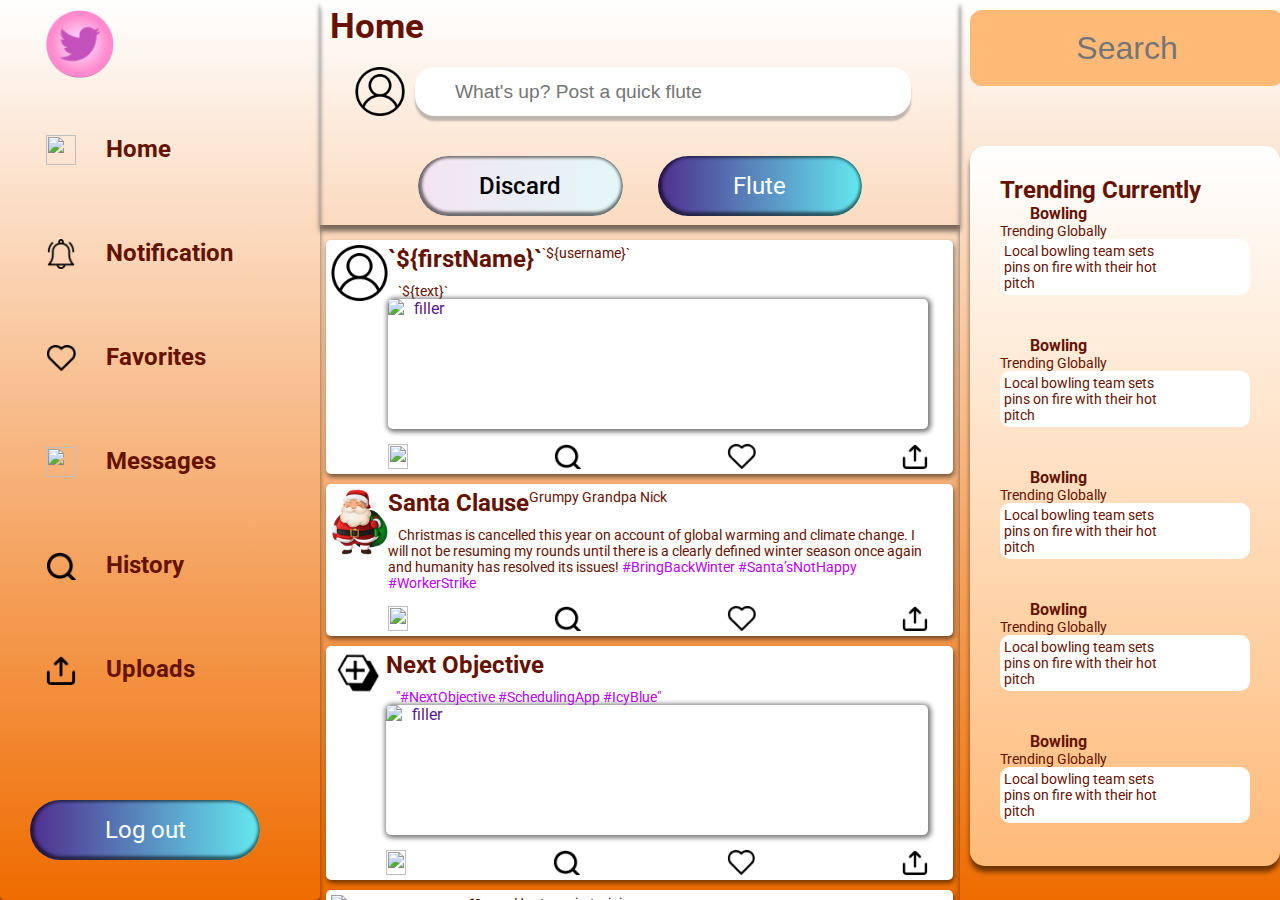
==== commit 286cb110: "Co-authored-by: LavishGent <LavishGent@users.noreply.github.com>" ====
--- a/index.html
+++ b/index.html
@@ -4,6 +4,7 @@
     <meta charset="UTF-8" />
     <meta http-equiv="X-UA-Compatible" content="IE=edge" />
     <meta name="viewport" content="width=device-width, initial-scale=1.0" />
+    <link href='http://fonts.googleapis.com/css?family=Roboto' rel='stylesheet' type='text/css'>
     <link rel="stylesheet" href="style.css" />
     <title>Document</title>
   </head>
@@ -51,9 +52,130 @@
           </li>
         </ul>
       </nav>
-      <a href="signin.html" class="btn btn-primary active" role="button" style="display: flex; width: 250px; height: 60px;">Log out</a>
+      <a href="signin.html" class="btn btn-primary active" role="button" style="display: flex; width: 230px; height: 60px;">Log out</a>
     </nav>
     <main>
+      <article class="card">
+        <section class="profile_pic">
+          <picture><img src="account-icon.png" alt="userpicture" /></picture>
+        </section>
+        <section class="ss">
+          <section class="user_info">
+            <span><h2>`${firstName}`</h2></span>
+            <span><p>`${username}`</p> </span>
+          </section>
+          <section class="content">
+            <p>`${text}`</p>
+            <section>
+              <a href="" class="ctn"><img src="`${userImg}" alt="filler" /></a>
+            </section>
+          </section>
+          <section class="reactions">
+            <ul>
+              <li>
+                <a name="" id="" class="btn btn-icon" href="#" role="button"
+                  ><img src="chat.png" alt=""
+                /></a>
+              </li>
+              <li>
+                <a name="" id="" class="btn btn-icon" href="#" role="button"
+                  ><img src="glass.png" alt=""
+                /></a>
+              </li>
+              <li>
+                <a name="" id="" class="btn btn-icon" href="#" role="button"
+                  ><img src="Vector-like.png" alt=""
+                /></a>
+              </li>
+              <li>
+                <a name="" id="" class="btn btn-icon" href="#" role="button"
+                  ><img src="Vector-upload.png" alt=""
+                /></a>
+              </li>
+            </ul>
+          </section>
+        </section>
+      </article>
+      <article class="card">
+        <section class="profile_pic">
+          <picture><img src="R.png" alt="userpic" /></picture>
+        </section>
+        <section class="ss">
+          <section class="user_info">
+            <span><h2>Santa Clause</h2></span>
+            <span><p>Grumpy Grandpa Nick</p> </span>
+          </section>
+          <section class="content">
+            <p>Christmas is cancelled this year on account of global warming and climate change. 
+                I will not be resuming my rounds until there is a clearly defined winter season once again and 
+                humanity has resolved its issues! <span class="hashes">  #BringBackWinter #Santa’sNotHappy #WorkerStrike</span></p>
+          </section>
+          <section class="reactions">
+            <ul>
+              <li>
+                <a name="" id="" class="btn btn-icon" href="#" role="button"
+                  ><img src="chat.png" alt=""
+                /></a>
+              </li>
+              <li>
+                <a name="" id="" class="btn btn-icon" href="#" role="button"
+                  ><img src="glass.png" alt=""
+                /></a>
+              </li>
+              <li>
+                <a name="" id="" class="btn btn-icon" href="#" role="button"
+                  ><img src="Vector-like.png" alt=""
+                /></a>
+              </li>
+              <li>
+                <a name="" id="" class="btn btn-icon" href="#" role="button"
+                  ><img src="Vector-upload.png" alt=""
+                /></a>
+              </li>
+            </ul>
+          </section>
+        </section>
+      </article>
+      <article class="card">
+        <section class="profile_pic">
+          <picture><img src="nxo.png" alt="userpic" /></picture>
+        </section>
+        <section class="ss">
+          <section class="user_info">
+            <span><h2>Next Objective</h2></span>
+          </section>
+          <section class="content">
+            <p class="hashes"><span class="hashes"> "#NextObjective #SchedulingApp #IcyBlue"</span></p>
+            <section>
+              <a href="" class="ctn"><img src="display.png" alt="filler" /></a>
+            </section>
+          </section>
+          <section class="reactions">
+            <ul>
+              <li>
+                <a name="" id="" class="btn btn-icon" href="#" role="button"
+                  ><img src="chat.png" alt=""
+                /></a>
+              </li>
+              <li>
+                <a name="" id="" class="btn btn-icon" href="#" role="button"
+                  ><img src="glass.png" alt=""
+                /></a>
+              </li>
+              <li>
+                <a name="" id="" class="btn btn-icon" href="#" role="button"
+                  ><img src="Vector-like.png" alt=""
+                /></a>
+              </li>
+              <li>
+                <a name="" id="" class="btn btn-icon" href="#" role="button"
+                  ><img src="Vector-upload.png" alt=""
+                /></a>
+              </li>
+            </ul>
+          </section>
+        </section>
+      </article>
       <article class="card">
         <section class="profile_pic">
           <picture><img src="spear.png" alt="userpic" /></picture>
@@ -175,6 +297,7 @@
           </section>
         </section>
       </article>
+      
     </main>
     <aside>
       <section>
@@ -189,39 +312,39 @@
                 <p class="trendtext">Trending Globally</p>
                 <section class="capsule">
                     <p class="caption">Local bowling team sets pins on fire with their hot pitch</p>
-                    <img src="holder.png" alt="">
-                </section>
-            </li>
-            <li>
-                <h3>Bowling</h3>
-                <p class="trendtext">Trending Globally</p>
-                <section class="capsule">
-                    <p class="caption">Local bowling team sets pins on fire with their hot pitch</p>
-                    <img src="holder.png" alt="">
-                </section>
-            </li>
-            <li>
-                <h3>Bowling</h3>
-                <p class="trendtext">Trending Globally</p>
-                <section class="capsule">
-                    <p class="caption">Local bowling team sets pins on fire with their hot pitch</p>
-                    <img src="holder.png" alt="">
-                </section>
-            </li>
-            <li>
-                <h3>Bowling</h3>
-                <p class="trendtext">Trending Globally</p>
-                <section class="capsule">
-                    <p class="caption">Local bowling team sets pins on fire with their hot pitch</p>
-                    <img src="holder.png" alt="">
-                </section>
-            </li>
-            <li>
-                <h3>Bowling</h3>
-                <p class="trendtext">Trending Globally</p>
-                <section class="capsule">
-                    <p class="caption">Local bowling team sets pins on fire with their hot pitch</p>
-                    <img src="holder.png" alt="">
+                    <img src="bowl.png" alt="">
+                </section>
+            </li>
+            <li>
+                <h3>Bowling</h3>
+                <p class="trendtext">Trending Globally</p>
+                <section class="capsule">
+                    <p class="caption">Local bowling team sets pins on fire with their hot pitch</p>
+                    <img src="bowl.png" alt="">
+                </section>
+            </li>
+            <li>
+                <h3>Bowling</h3>
+                <p class="trendtext">Trending Globally</p>
+                <section class="capsule">
+                    <p class="caption">Local bowling team sets pins on fire with their hot pitch</p>
+                    <img src="bowl.png" alt="">
+                </section>
+            </li>
+            <li>
+                <h3>Bowling</h3>
+                <p class="trendtext">Trending Globally</p>
+                <section class="capsule">
+                    <p class="caption">Local bowling team sets pins on fire with their hot pitch</p>
+                    <img src="bowl.png" alt="">
+                </section>
+            </li>
+            <li>
+                <h3>Bowling</h3>
+                <p class="trendtext">Trending Globally</p>
+                <section class="capsule">
+                    <p class="caption">Local bowling team sets pins on fire with their hot pitch</p>
+                    <img src="bowl.png" alt="">
                 </section>
             </li>
         </ul>
--- a/style.css
+++ b/style.css
@@ -1,42 +1,71 @@
 :root {
-}
-* {margin: 0px;padding: 0px;box-sizing: border-box;}
-body {display: grid;
+    --bronz: #651200;
+    --purple: #4F2E8E;
+    --pink: #E532D4;
+    --light: #F3E4F1;
+    --sky: #E4F7F8;
+    --medium: #00A59C;
+    --neon: #63E9F0;
+    --orng: #FFBA78;
+    --orgn: #FF9800;
+    --orange: #EF6C00;
+
+
+}
+* {margin: 0px;padding: 0px;box-sizing: border-box;text-decoration-line: none;}
+body {
+    display: grid;
     grid-template-columns: 25% 50% 25%;
-    grid-template-rows: 1fr 2fr 1fr;
+    grid-template-rows: 25% 50% 25%;
     height: 100vh;
     width: 100vw;
-    background-color: white;
+    background-image: linear-gradient(white, var(--orange));
     font-family: 'Roboto', Courier, monospace;
-    color: rgb(0, 0, 0);
-    font-weight: 100;
-    font-size: 100%;}
+    color: #651200;
+    font-weight: 400;
+    contain: content;
+    font-size: 100%;
+    }
 header{
 position: relative;
 }
+span.lines {
+display: inline-flex;
+width: 100%;
+margin: 25px;
+}
 span.lines>img {
-    max-width: 70px;
-}
-nav {
-grid-area: 1/1/span 3/2;
-/* display: flex; */
-flex-flow: column nowrap;  
-/* justify-content: space-around; */
-height: 85%;
-
-}
-.left_box {
+    max-width: 50px;
+}
+span.lines>input {
+    width: 80%;
+    border: none;
+    padding: 0px 0px 0px 40px;
+    font-size: larger;
+    box-shadow: 0px 5px 2px 0px #7070706e;
+    border-radius: 20px;
+    margin-left: 10px;
+    color: var(--bronz);
+}
+span.bbts {
+    display: inline-flex;
+    width: 100%;
+    justify-content: center;
+}
+nav.left_box {
+    grid-area: 1/1/span 3/2;
+    flex-flow: column nowrap;
     box-shadow:  0px 6px 5px #0000008a;
+    background-image: linear-gradient(#FFFFFF, #EF6C00);
     border-radius: 5px;
     height: 100vh;
-}
-nav>ul  {
-display: flex;
-flex-flow: column nowrap;  
-height: 100%;
-font: 1.5em 'roboto';
-/* justify-content: space-around; */
-}
+    color: var(--bronz);
+    padding: 10px 0px;
+    align-items: baseline;
+}
+nav.navbar {display: flex;flex-flow: column nowrap;justify-content: space-around;max-height: 80%;/* padding: 25px 0px 30px; */margin: 20px 0px 78px;}
+
+nav.navbar>ul  {display: flex;flex-flow: column nowrap;height: 57%;font: 1.5em 'roboto';}
 nav.left_box>img {
 max-width: 70px;
 margin-left: 45px;
@@ -45,15 +74,13 @@
     display: inline-flex;
     justify-content: flex-start;
     width: 100%;
-    padding: 50px;
-}
+    padding: 37px 46px;
+    color: var(--bronz);
+}
+
 input.fa {
 }
-header {
-grid-column: 2/3;
-box-shadow:  0px 6px 5px #0000008a;
-grid-row: 1/2;
-}
+header {grid-column: 2/3;box-shadow:  0px 6px 5px #0000008a;grid-row: 1/2;padding: 10px;}
 main {
     grid-area: 2/2/span 2/3;
 display: flex;
@@ -63,58 +90,89 @@
 justify-content: center;
 align-items: center;
 width: 100%;
+overflow: scroll;
+margin-top: 10px;
+}
+main::-webkit-scrollbar {
+    display: none;
 }
 a.btn-primary {
     background-color: #CF69FF;
     border-radius: 82px;
-    box-shadow:  0px 6px 5px #0000008a;
+    height: 60px;
     max-width: 250px;
-    max-height: 60px;
+    min-width: 100px;
     align-content: center;
     flex-wrap: wrap;
     justify-content: center;
-    margin: 0px 10px;
+    color: white;
+    margin: 15px 5px 15px 30px;
+    box-shadow: inset 1px -1px 3px 3px #0000008a;
+    background-image: linear-gradient(to right, var(--purple), var(--neon));
+    font-size: 1.5em;
+    display: flex;
+}
+a.btn-secondary {
+    background-color: #ffffff;
+    border-radius: 82px;
+    border-color: black;
+    border: 2px;
+    max-height: 60px;
+    max-width: 250px;
+    width: 33%;
+    align-content: center;
+    flex-wrap: wrap;
+    justify-content: center;
+    color: rgb(0, 0, 0);
+    font-weight: 500;
+    margin: 15px 5px;
+    box-shadow: inset 1px -1px 3px 3px #0000008a;
+    background-image: linear-gradient(to right, var(--light), var(--sky));
+    font-size: 1.5em;
 }
 article {
     contain: content;
     display: flex;
     height: auto;
-    width: 97%;
+    width: 98%;
+    margin: 5px 0px;
     background-color: rgb(255 255 255);
     flex-direction: row;
-    /* text-align: center; */
     justify-content: stretch;
-    /* align-items: center; */
     box-shadow: 1px 3px 5px #0000008a;
     border-radius: 5px;
     position: relative;
+    padding: 5px
     }
     span.hashes {
         color: #BA00FC;
     }
 aside {
     grid-area: 1/3/span 3/4;
-    flex-flow: column nowrap; 
+    flex-flow: column nowrap;
+    background-image: linear-gradient(white, var(--orange));
+    box-shadow: 0px 6px 5px #0000008a;
 }
 div>input {
     height: 76px;
     max-width: 314px;
-    border-radius: 64px;
+    border-radius: 12px;
     font-size: 2em;
-    background-color: #E9E9E9;
+    background-color: #FFBA78;
     border: none;
     margin: 10px;
     text-align: center;
-}
-section.trendContent { 
-      background-color: #E9E9E9;
-    box-shadow: 0px 6px 5px #0000008a;
-    border-radius: 15px;
-    height: 80vh;
-    padding: 30px;
-    margin-top: 22%;
-    max-width: 321px;
-    margin-left: 10px;
+    color: var(--bronz);
+}
+section.trendContent {
+      box-shadow: 0px 6px 5px #0000008a;
+      border-radius: 15px;
+      height: 80vh;
+      padding: 30px;
+      margin-top: 50px;
+      max-width: 321px;
+      margin-left: 10px;
+      background-image: linear-gradient(white, var(--orng));
 }
 section.trendContent>ul {
     display: flex;
@@ -124,8 +182,11 @@
 }
 section.capsule {
     border-radius: 10px;
-    background-color: aliceblue;
-    display: inline-flex; 
+    background-color: white;
+    display: inline-flex;
+    align-items: center;
+    contain: content;
+    padding: 4px 0px 4px 4px;
 }
 section.capsule>img {
     max-width: 73px;
@@ -142,9 +203,7 @@
     align-items: center;
     justify-content: space-between;
 }
-.profile_pic {
-    height: 100%;
-}
+
 .ss {
     display: flex;
     flex-flow: row wrap;
@@ -156,8 +215,11 @@
 display: inline-flex;
 }
 .content {
-    height: 150px;
-    width: 100%;
+    max-height: 150px;
+    width: 100%;
+    margin: 10px 0px 15px;
+    text-align: left;
+    text-indent: 10px;
 }
 .reactions {
 width: 750%;
@@ -181,8 +243,9 @@
     max-height: 25px;
     justify-content: space-between;
 }
-li {
-
+li.active>a {
+
+/* box-shadow: inset 1px -1px 3px 2px #0000008a; */
 }
 p {
 font-size: 0.875em;
@@ -204,7 +267,7 @@
     max-width: 10em;
 }
 a.btn>img {
-    object-fit: scale-down;
+    object-fit: contain;
     height: 30px;
     max-width: 30px;
 }
@@ -216,16 +279,116 @@
 a.ctn {
     max-height: 60px;
     overflow-block: auto;
+    margin-top: 5px;
 }
 a.ctn>img {
     height: 130px;
     object-fit: cover;
     object-position: 25% 55%;
-    border-radius: 15px;
+    border-radius: 5px;
     box-shadow:  1px 1px 5px 2px #0000008a;
 }
 img {
     display: block;
     width: 100%;
     height: auto;
+}
+@media only screen and (max-width: 1080px) {
+    body {
+        display: grid;
+        grid-template-columns: 25% 50% 25%;
+        grid-template-rows: 11.5% 1fr 8.1%;
+        height: 100vh;
+        width: 100vw;
+        background-color: white;
+        font-family: 'Roboto', Courier, monospace;
+        color: rgb(0, 0, 0);
+        font-weight: 100;
+        font-size: 100%;
+        }
+        header>h1 {
+            justify-self: center;
+            padding-top: 10px;
+        }
+    nav.navbar {
+        grid-area: 3/1/4/4;
+        display: flex;
+        /* box-shadow: -1px -3px 2px #0000008a; */
+        padding: 0px;
+    }
+    nav.navbar>ul {
+        display: flex;
+        flex-flow: row nowrap;
+        padding-bottom: 15px;
+    }
+    nav.left_box>img {
+        display: none;
+        top: 10px;
+        right: 50%;
+        contain: content;
+        display: flex;
+        position: fixed;
+        top: 10px;
+        right: 50%;
+    }
+    li.active>a {
+        box-shadow: none;
+        
+    }
+    aside {
+        display: none;
+    }
+    header {
+    grid-column: 1/span2;
+    box-shadow: 0px 6px 5px #0000008a;
+    grid-row: 1/2;
+    }
+    main {
+    grid-area: 2/1/3/4;
+    display: flex;
+    flex-direction: row;
+    flex-wrap: wrap;
+    text-align: center;
+    justify-content: center;
+    align-items: center;
+    width: 100%;
+    padding-right: 15px;
+    }
+    a.nav-link {
+        display: inline;
+    }
+    a.nav-link h3 {
+        display: none;
+    }
+    span.bxbts {
+        height: 110px;
+    }
+    nav.left_box {
+        box-shadow:  0px 6px 5px #0000008a;
+        border-radius: 5px;
+        height: 100%;
+        grid-area: 3/1/4/4;
+        background-image: linear-gradient(#ff9800, #ef6c00);
+    }
+    a.btn-primary {
+        background-color: #000000;
+        border-radius: 82px;
+        box-shadow:  0px 6px 5px #0000008a;
+        max-width: 250px;
+        max-height: 60px;
+        align-content: center;
+        flex-wrap: wrap;
+        justify-content: center;
+        margin: 0px 10px;
+        width: 100px; height: 60px;
+        display: flex;
+        position: fixed;
+        top: 10px;
+        right: 10px;
+        font-size: 1.2em;
+        color: white;
+    }
+    section.card {
+        display: none;
+    }
 }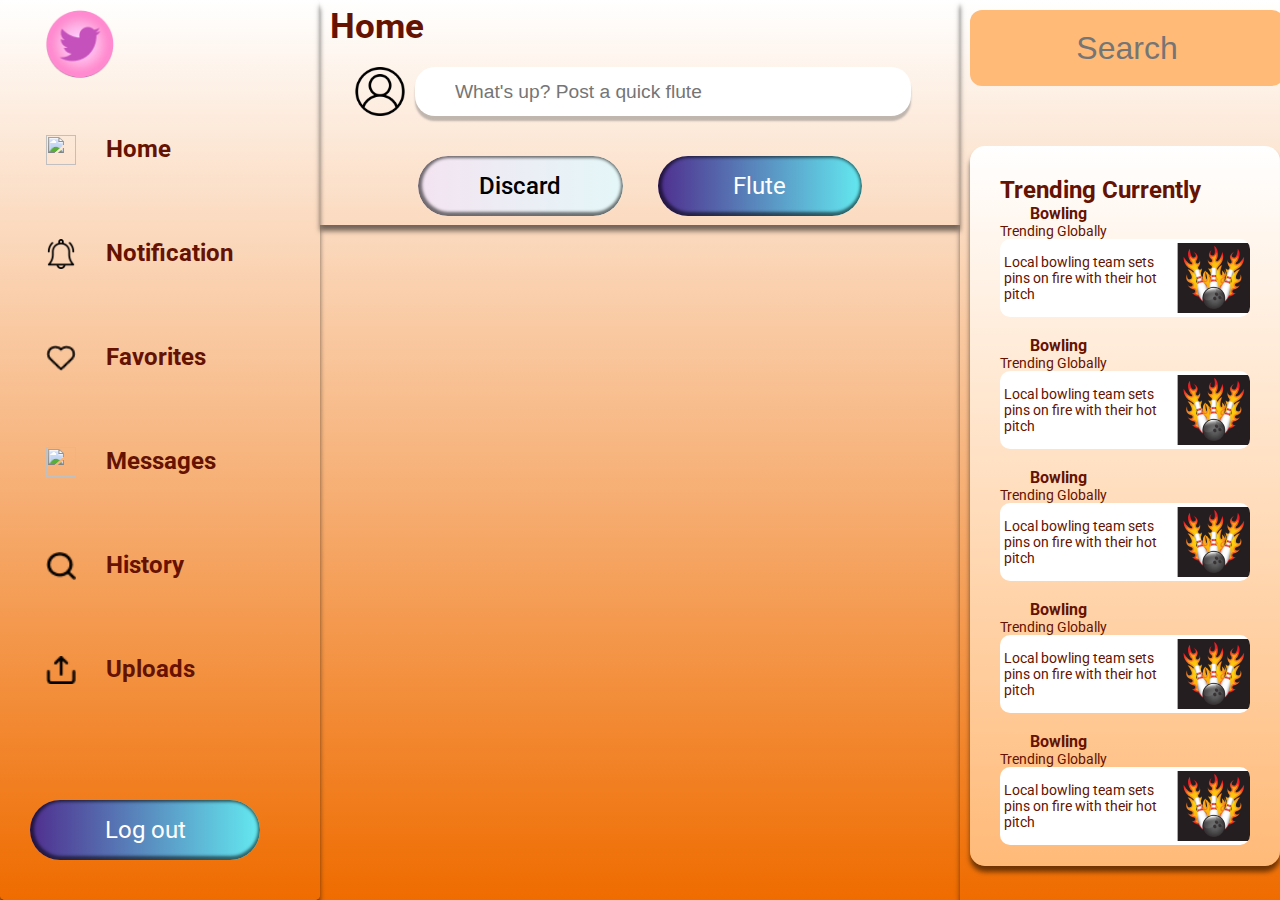
==== commit 049637cf: "resolved createPost function errors" ====
--- a/index.html
+++ b/index.html
@@ -12,9 +12,9 @@
     <header>
       <h1>Home</h1>
       <section class="card">
-        <span class="lines"><img src="account-icon.png" alt="act-img"><input type="text" class="flute" placeholder="What's up? Post a quick flute"></span>
+        <span class="lines"><img src="account-icon.png" alt="act-img"><input type="text" id="message" class="flute" placeholder="What's up? Post a quick flute"></span>
         <span class="bbts"><a href="#" class="btn btn-secondary active" role="button" style="display: flex; width: 33%;; height: 60px;">Discard</a>
-                            <a href="#" class="btn btn-primary active" role="button" style="display: flex; width: 33%;; height: 60px;">Flute</a></span>
+                            <a href="#" class="btn btn-primary active" role="button" onclick="createPost()" style="display: flex; width: 33%;; height: 60px;">Flute</a></span>
       </section>
     </header>
     <nav class="left_box">
@@ -54,250 +54,7 @@
       </nav>
       <a href="signin.html" class="btn btn-primary active" role="button" style="display: flex; width: 230px; height: 60px;">Log out</a>
     </nav>
-    <main>
-      <article class="card">
-        <section class="profile_pic">
-          <picture><img src="account-icon.png" alt="userpicture" /></picture>
-        </section>
-        <section class="ss">
-          <section class="user_info">
-            <span><h2>`${firstName}`</h2></span>
-            <span><p>`${username}`</p> </span>
-          </section>
-          <section class="content">
-            <p>`${text}`</p>
-            <section>
-              <a href="" class="ctn"><img src="`${userImg}" alt="filler" /></a>
-            </section>
-          </section>
-          <section class="reactions">
-            <ul>
-              <li>
-                <a name="" id="" class="btn btn-icon" href="#" role="button"
-                  ><img src="chat.png" alt=""
-                /></a>
-              </li>
-              <li>
-                <a name="" id="" class="btn btn-icon" href="#" role="button"
-                  ><img src="glass.png" alt=""
-                /></a>
-              </li>
-              <li>
-                <a name="" id="" class="btn btn-icon" href="#" role="button"
-                  ><img src="Vector-like.png" alt=""
-                /></a>
-              </li>
-              <li>
-                <a name="" id="" class="btn btn-icon" href="#" role="button"
-                  ><img src="Vector-upload.png" alt=""
-                /></a>
-              </li>
-            </ul>
-          </section>
-        </section>
-      </article>
-      <article class="card">
-        <section class="profile_pic">
-          <picture><img src="R.png" alt="userpic" /></picture>
-        </section>
-        <section class="ss">
-          <section class="user_info">
-            <span><h2>Santa Clause</h2></span>
-            <span><p>Grumpy Grandpa Nick</p> </span>
-          </section>
-          <section class="content">
-            <p>Christmas is cancelled this year on account of global warming and climate change. 
-                I will not be resuming my rounds until there is a clearly defined winter season once again and 
-                humanity has resolved its issues! <span class="hashes">  #BringBackWinter #Santa’sNotHappy #WorkerStrike</span></p>
-          </section>
-          <section class="reactions">
-            <ul>
-              <li>
-                <a name="" id="" class="btn btn-icon" href="#" role="button"
-                  ><img src="chat.png" alt=""
-                /></a>
-              </li>
-              <li>
-                <a name="" id="" class="btn btn-icon" href="#" role="button"
-                  ><img src="glass.png" alt=""
-                /></a>
-              </li>
-              <li>
-                <a name="" id="" class="btn btn-icon" href="#" role="button"
-                  ><img src="Vector-like.png" alt=""
-                /></a>
-              </li>
-              <li>
-                <a name="" id="" class="btn btn-icon" href="#" role="button"
-                  ><img src="Vector-upload.png" alt=""
-                /></a>
-              </li>
-            </ul>
-          </section>
-        </section>
-      </article>
-      <article class="card">
-        <section class="profile_pic">
-          <picture><img src="nxo.png" alt="userpic" /></picture>
-        </section>
-        <section class="ss">
-          <section class="user_info">
-            <span><h2>Next Objective</h2></span>
-          </section>
-          <section class="content">
-            <p class="hashes"><span class="hashes"> "#NextObjective #SchedulingApp #IcyBlue"</span></p>
-            <section>
-              <a href="" class="ctn"><img src="display.png" alt="filler" /></a>
-            </section>
-          </section>
-          <section class="reactions">
-            <ul>
-              <li>
-                <a name="" id="" class="btn btn-icon" href="#" role="button"
-                  ><img src="chat.png" alt=""
-                /></a>
-              </li>
-              <li>
-                <a name="" id="" class="btn btn-icon" href="#" role="button"
-                  ><img src="glass.png" alt=""
-                /></a>
-              </li>
-              <li>
-                <a name="" id="" class="btn btn-icon" href="#" role="button"
-                  ><img src="Vector-like.png" alt=""
-                /></a>
-              </li>
-              <li>
-                <a name="" id="" class="btn btn-icon" href="#" role="button"
-                  ><img src="Vector-upload.png" alt=""
-                /></a>
-              </li>
-            </ul>
-          </section>
-        </section>
-      </article>
-      <article class="card">
-        <section class="profile_pic">
-          <picture><img src="spear.png" alt="userpic" /></picture>
-        </section>
-        <section class="ss">
-          <section class="user_info">
-            <span><h2>Pyrra Nikos</h2></span>
-            <span><p>Huntress-in-training</p> </span>
-          </section>
-          <section class="content">
-            <p>Looking forward to fulfilling my destiny!</p>
-            <section>
-              <a href="" class="ctn"><img src="cover(1).jpg" alt="filler" /></a>
-            </section>
-          </section>
-          <section class="reactions">
-            <ul>
-              <li>
-                <a name="" id="" class="btn btn-icon" href="#" role="button"
-                  ><img src="chat.png" alt=""
-                /></a>
-              </li>
-              <li>
-                <a name="" id="" class="btn btn-icon" href="#" role="button"
-                  ><img src="glass.png" alt=""
-                /></a>
-              </li>
-              <li>
-                <a name="" id="" class="btn btn-icon" href="#" role="button"
-                  ><img src="Vector-like.png" alt=""
-                /></a>
-              </li>
-              <li>
-                <a name="" id="" class="btn btn-icon" href="#" role="button"
-                  ><img src="Vector-upload.png" alt=""
-                /></a>
-              </li>
-            </ul>
-          </section>
-        </section>
-      </article>
-      <article class="card">
-        <section class="profile_pic">
-          <picture><img src="R.png" alt="userpic" /></picture>
-        </section>
-        <section class="ss">
-          <section class="user_info">
-            <span><h2>Santa Clause</h2></span>
-            <span><p>Grumpy Grandpa Nick</p> </span>
-          </section>
-          <section class="content">
-            <p>Christmas is cancelled this year on account of global warming and climate change. 
-                I will not be resuming my rounds until there is a clearly defined winter season once again and 
-                humanity has resolved its issues! <span class="hashes">  #BringBackWinter #Santa’sNotHappy #WorkerStrike</span></p>
-          </section>
-          <section class="reactions">
-            <ul>
-              <li>
-                <a name="" id="" class="btn btn-icon" href="#" role="button"
-                  ><img src="chat.png" alt=""
-                /></a>
-              </li>
-              <li>
-                <a name="" id="" class="btn btn-icon" href="#" role="button"
-                  ><img src="glass.png" alt=""
-                /></a>
-              </li>
-              <li>
-                <a name="" id="" class="btn btn-icon" href="#" role="button"
-                  ><img src="Vector-like.png" alt=""
-                /></a>
-              </li>
-              <li>
-                <a name="" id="" class="btn btn-icon" href="#" role="button"
-                  ><img src="Vector-upload.png" alt=""
-                /></a>
-              </li>
-            </ul>
-          </section>
-        </section>
-      </article>
-      <article class="card">
-        <section class="profile_pic">
-          <picture><img src="nxo.png" alt="userpic" /></picture>
-        </section>
-        <section class="ss">
-          <section class="user_info">
-            <span><h2>Next Objective</h2></span>
-          </section>
-          <section class="content">
-            <p class="hashes"><span class="hashes"> "#NextObjective #SchedulingApp #IcyBlue"</span></p>
-            <section>
-              <a href="" class="ctn"><img src="display.png" alt="filler" /></a>
-            </section>
-          </section>
-          <section class="reactions">
-            <ul>
-              <li>
-                <a name="" id="" class="btn btn-icon" href="#" role="button"
-                  ><img src="chat.png" alt=""
-                /></a>
-              </li>
-              <li>
-                <a name="" id="" class="btn btn-icon" href="#" role="button"
-                  ><img src="glass.png" alt=""
-                /></a>
-              </li>
-              <li>
-                <a name="" id="" class="btn btn-icon" href="#" role="button"
-                  ><img src="Vector-like.png" alt=""
-                /></a>
-              </li>
-              <li>
-                <a name="" id="" class="btn btn-icon" href="#" role="button"
-                  ><img src="Vector-upload.png" alt=""
-                /></a>
-              </li>
-            </ul>
-          </section>
-        </section>
-      </article>
-      
+    <main id="main">
     </main>
     <aside>
       <section>
@@ -350,5 +107,6 @@
         </ul>
       </section>
     </aside>
+    <script src="scriptings.js" async defer></script>
   </body>
 </html>
